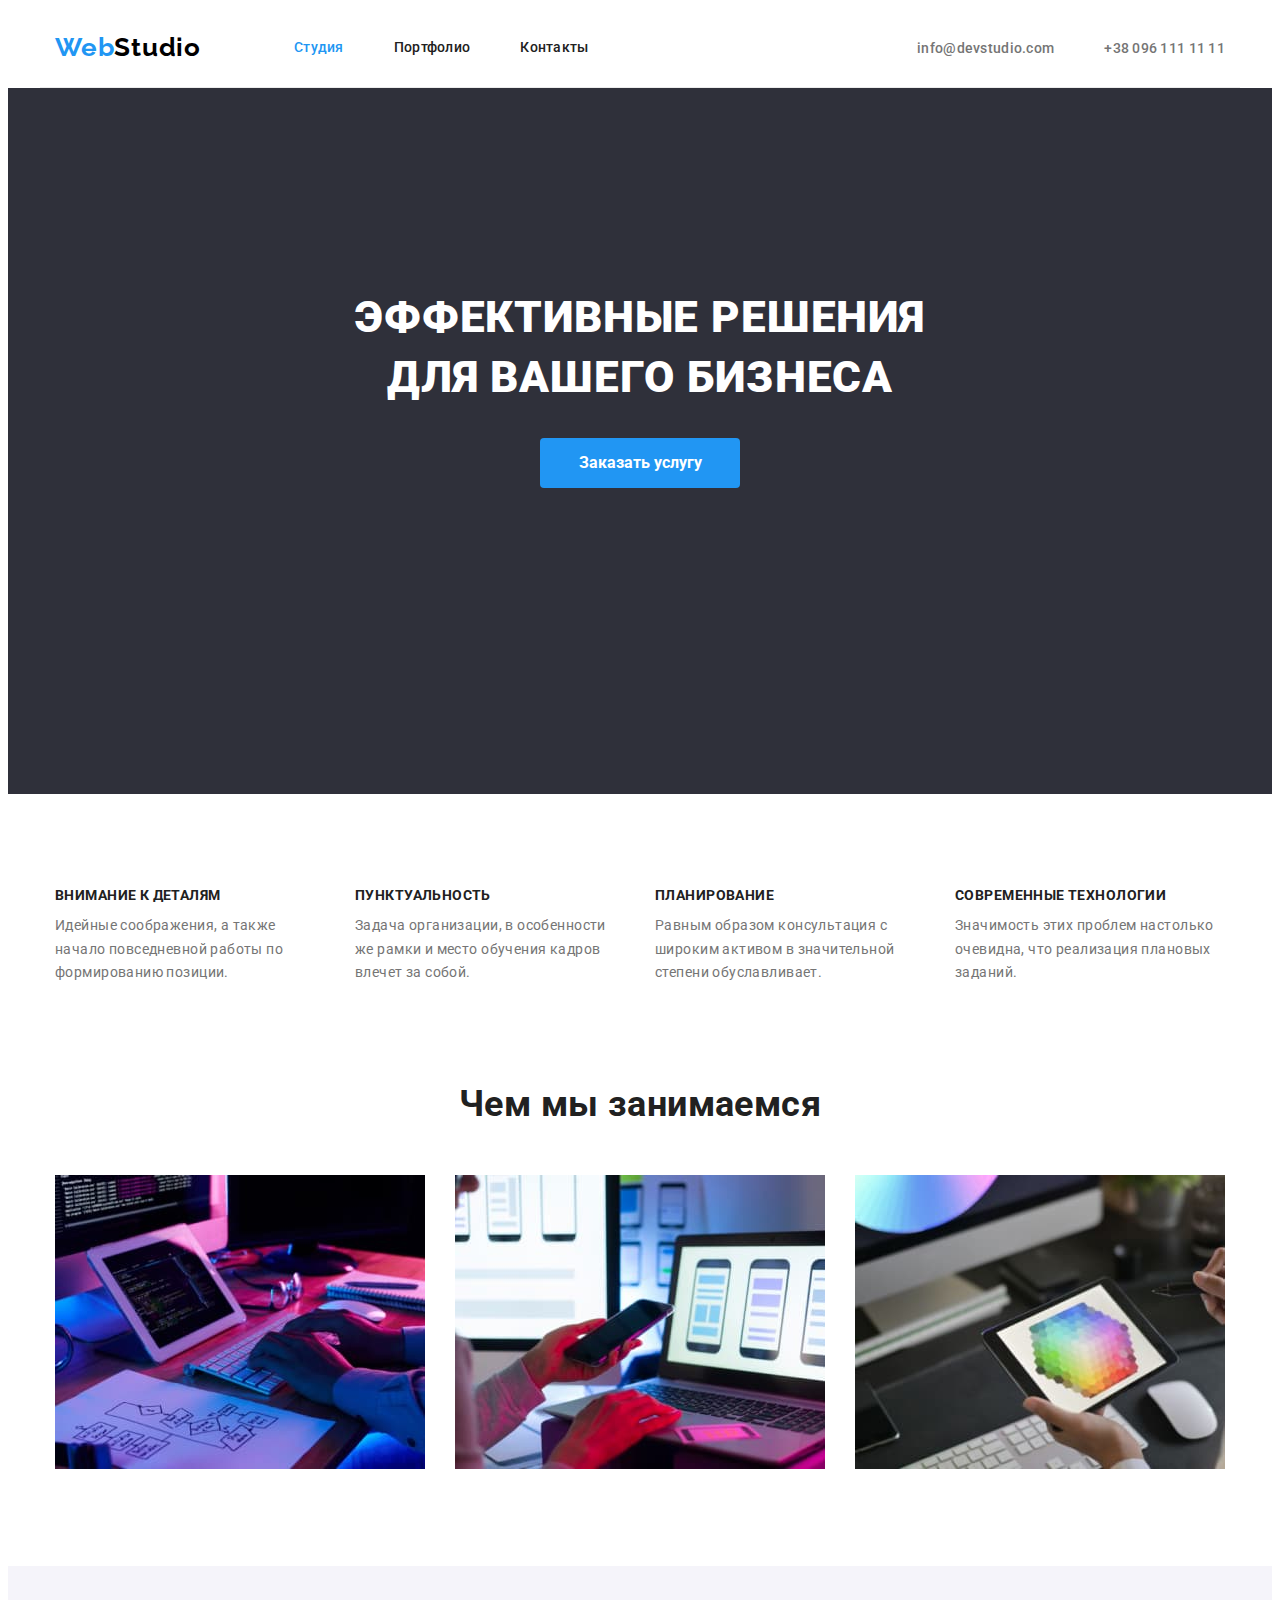
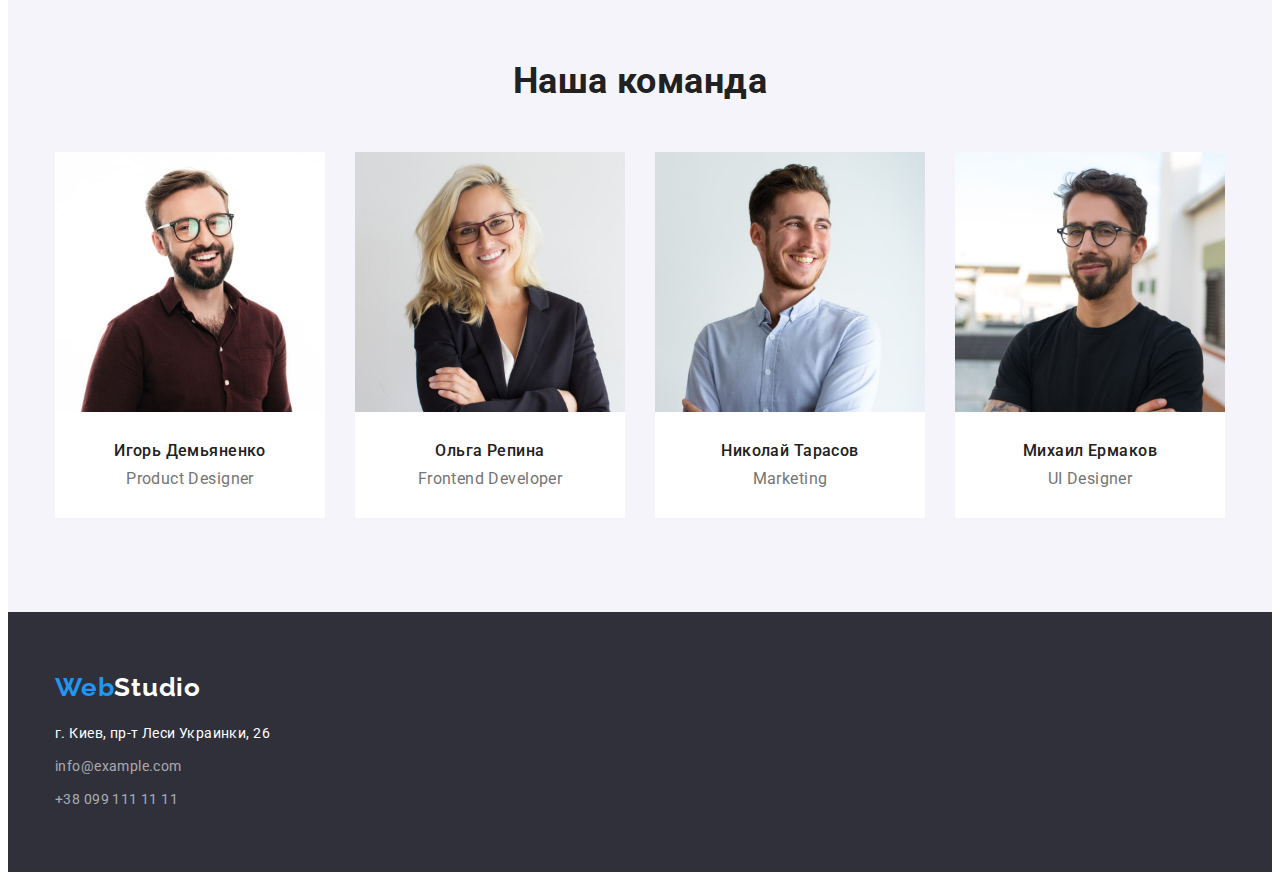
==== index.html @ 20874e48 "Initial commit" ====
<!DOCTYPE html>
<html lang="ru">
<head>
    <meta charset="UTF-8">
    <meta http-equiv="X-UA-Compatible" content="IE=edge">
    <meta name="viewport" content="width=device-width, initial-scale=1.0">
    <title>Студия</title>
    <link href="./css/styles.css" rel="stylesheet"/>
    <link rel="preconnect" href="https://fonts.googleapis.com">
    <link rel="preconnect" href="https://fonts.gstatic.com" crossorigin>
    <link href="https://fonts.googleapis.com/css2?family=Raleway:wght@700&family=Roboto:wght@400;500;700;900&display=swap"
        rel="stylesheet">
</head>
<body>
    <header class="header">
        <div class="container">
            <a class="logo-header" href="#" lang="en">Web<span class="header-studio">Studio</span></a>
            <nav class="navigation">
                <ul class="nav-list list-point">
                    <li class="nav-item"><a class="nav-link current-page" href="#">Студия</a></li>
                    <li class="nav-item"><a class="nav-link" href="./portfolio.html">Портфолио</a></li>
                    <li class="nav-item"><a class="nav-link" href="#">Контакты</a></li>
                </ul>
            </nav>
            <ul class="header-info list-point">
                <li class="info-list info-one"><a class="header-link" href="mailto:info@devstudio.com" target="_blank"
                        rel="noopener noreferrer nofollow" lang="en">info@devstudio.com</a></li>
                <li class="info-list info-two"><a class="header-link" href="tel:+380961111111" target="_blank"
                        rel="noopener noreferrer nofollow">+38 096 111 11 11</a></li>
            </ul>
        </div>
    </header>
    <main class="main">
        <section class="section hero-section">
            <div class="container">
                <h1 class="hero-title">Эффективные решения для вашего бизнеса</h1>
                <button class="button" type="button">Заказать услугу</button>
            </div>
        </section>
        <section class="section characteristics">
            <div class="container">
                <h2 class="" hidden>Наша характеристика</h2>
                <ul class="characteristics-list list-point">
                    <li class="characteristics-item">
                        <h3 class="characteristic-name">Внимание к деталям</h3>
                        <p class="characteristics-result">Идейные соображения, а также начало повседневной работы по формированию
                            позиции.</p>
                    </li>
                    <li class="characteristics-item">
                        <h3 class="characteristic-name">Пунктуальность</h3>
                        <p class="characteristics-result">Задача организации, в особенности же рамки и место обучения кадров влечет за
                            собой.</p>
                    </li>
                    <li class="characteristics-item">
                        <h3 class="characteristic-name">Планирование</h3>
                        <p class="characteristics-result">Равным образом консультация с широким активом в значительной степени
                            обуславливает.</p>
                    </li>
                    <li class="characteristics-item">
                        <h3 class="characteristic-name">Современные технологии</h3>
                        <p class="characteristics-result">Значимость этих проблем настолько очевидна, что реализация плановых заданий.
                        </p>
                    </li>
                </ul>
            </div>
        </section>
        <section class="section work">
            <div class="container">
                <h2 class="work-title">Чем мы занимаемся</h2>
                <ul class="work-list list-point">
                    <li class="work-item">
                        <img src="photo/box1.jpg" alt="работа на макбуке" width="370" height="294">
                    </li>
                    <li class="work-item">
                        <img src="photo/box2.jpg" alt="Работа с вариантами разметок на телефоне" width="370" height="294">
                    </li>
                    <li class="work-item">
                        <img src="photo/box3.jpg" alt="выбор спектра цветов" width="370" height="294">
                    </li>
                </ul>
            </div>
        </section>
        <section class="section team-section">
            <div class="container">
                <h2 class="team">Наша команда</h2>
                <ul class="team-list list-point">
                    <li class="team-item">
                        <img class="photo-employee" src="photo/team.jpg" alt="продукт-дизайнер Вебстудии" width="270" height="260">
                        <h3 class="item-name">Игорь Демьяненко</h3>
                        <p class="name-position" lang="en">Product Designer</p>
                    </li>
                    <li class="team-item">
                        <img class="photo-employee" src="photo/team-2.jpg" alt="Фронтенд разработчик Вебстудии" width="270" height="260">
                        <h3 class="item-name">Ольга Репина</h3>
                        <p class="name-position" lang="en">Frontend Developer</p>
                    </li>
                    <li class="team-item">
                        <img class="photo-employee" src="photo/team-3.jpg" alt="маркетолог Вебстудии" width="270" height="260">
                        <h3 class="item-name">Николай Тарасов</h3>
                        <p class="name-position" lang="en">Marketing</p>
                    </li>
                    <li class="team-item">
                        <img class="photo-employee" src="photo/team-4.jpg" alt="УИ-дизайнер Вебстудии" width="270" height="260">
                        <h3 class="item-name">Михаил Ермаков</h3>
                        <p class="name-position" lang="en">UI Designer</p>
                    </li>
                </ul>
            </div> 
        </section>
    </main>
    <footer class="footer">
        <div class="container">
            <a class="footer-logo" href="#" lang="en">
                Web<span class="footer-studio">Studio</span>
            </a>
            <address class="footer-address">
                <ul class="footer-list list-point">
                    <li class="footer-item">
                        г. Киев, пр-т Леси Украинки, 26
                    </li>
                    <li class="footer-item">
                        <a class="footer-info" href="mailto:info@devstudio.com" target="_blank"
                            rel="noopener noreferrer nofollow" lang="en">
                            info@example.com
                        </a>
                    </li>
                    <li class="footer-item">
                        <a class="footer-info" href="tel:+380961111111" target="_blank" rel="noopener noreferrer nofollow">
                            +38 099 111 11 11
                        </a>
                    </li>
                </ul>
            </address>
        </div>
    </footer>
</body>
</html>
---- css/styles.css ----
:root {
  --basic-link-color: #757575;
  --secondary-link-color: #2196f3;
  --color-title: #212121;
  --footer-text: #ffffff;
  --button-first-color: #f5f4fa;
}
html {
  box-sizing: border-box;
}

*,
*::before,
*::after {
  box-sizing: inherit;
}
/* *STUDIO* */
/* header */
body {
  background-color: var(--footer-text);
  color: var(--basic-link-color);
  font-family: Roboto, sans-serif;
  letter-spacing: 0.03em;
  font-size: 14px;
}
.container {
  display: inherit;
  width: 1200px;
  padding-right: 15px;
  padding-left: 15px;
  margin: 0 auto;
}
.section {
  padding-top: 94px;
  padding-bottom: 94px;
}
.header > .container {
  display: flex;
  height: 80px;
  justify-content: space-between;
  border-bottom: 1px solid #ececec;
  align-items: center;
  color: var(--footer-text);
}
.logo-header,
.footer-logo {
  text-decoration: none;
  color: var(--secondary-link-color);
  font-family: raleway;
  font-weight: 700;
  font-size: 26px;
  line-height: 1.17;
  letter-spacing: 0.03em;
}
.logo-header {
  padding-top: 24px;
  padding-bottom: 24px;
}
.header-studio {
  color: #000000;
}
.list-point {
  list-style: none;
}
.navigation {
  margin-left: 93px;
}

.nav-list {
  display: flex;
  padding-left: 0px;
  color: var(--color-title);
  font-weight: 500;
  font-size: 14px;
  line-height: 1.14;
  letter-spacing: 0.02em;
}
.nav-list > .nav-item:not(:last-child) {
  margin-right: 50px;
}
.nav-link {
  display: block;
  padding-top: 32px;
  padding-bottom: 32px;
  text-decoration: none;
  color: var(--color-title);
}
.nav-link:hover,
.nav-link:focus {
  color: var(--secondary-link-color);
}
.current-page {
  color: var(--secondary-link-color);
}
.header-info {
  display: flex;
  padding-left: 0px;
  margin: 0px;
  margin-left: auto;
  color: #757575;
  font-weight: 500;
  font-size: 14px;
  line-height: 16px;
  letter-spacing: 0.02em;
}
.info-one {
  margin-right: 50px;
}
.header-link:hover,
.header-link:focus {
  color: var(--secondary-link-color);
}
.header-link {
  display: block;
  padding-top: 32px;
  padding-bottom: 32px;
  text-decoration: none;
  color: var(--basic-link-color);
}
/* section -one */
.hero-section {
  text-align: center;
  background-color: #2f303a;
  letter-spacing: 0.06em;
  padding-top: 200px;
  padding-bottom: 200px;
}
.hero-section > .container {
  width: 696px;
}
.hero-title {
  margin: 0px;
  margin-bottom: 30px;
  color: var(--footer-text);
  font-weight: 900;
  font-size: 44px;
  line-height: 1.36;
  text-align: center;
  text-transform: uppercase;
}
.button {
  width: 200px;
  height: 50px;
  margin-bottom: 106px;
  padding: 10px 32px;
  background-color: var(--secondary-link-color);
  color: var(--footer-text);
  font-family: inherit;
  font-weight: 700;
  font-size: 16px;
  line-height: 1.88;
  align-items: center;
  text-align: center;
  cursor: pointer;
  border: none;
  border-radius: 4px;
}
/* section-two */
.characteristics-list {
  box-sizing: content-box;
  display: flex;
  margin: 0px;
  padding: 0px;
}
.characteristic-name {
  margin: 0px;
  margin-bottom: 10px;
  color: var(--color-title);
  font-weight: 700;
  font-size: 14px;
  line-height: 1.14;
  text-transform: uppercase;
}
.characteristics-result {
  margin: 0px;
  color: var(--basic-link-color);
  font-size: 14px;
  line-height: 1.71;
}
.characteristics-item {
  margin-left: 30px;
  width: 270px;
  height: 101px;
}
.characteristics-list > .characteristics-item:first-child {
  margin-left: 0px;
}
/* section-three */
.work {
  padding-top: 0px;
}
.work-title,
.team {
  margin: 0px;
  margin-bottom: 50px;
  color: var(--color-title);
  font-weight: 700;
  font-size: 36px;
  line-height: 1.17;
  text-align: center;
}
.work-list {
  display: flex;
  margin: 0px;
  padding: 0px;
}
.work-list > .work-item {
  margin-left: 30px;
}
.work-list > .work-item:first-child {
  margin-left: 0px;
}
/* section four */
.team-list {
  display: flex;
  margin: 0px;
  padding: 0px;
}
.team-list > .team-item {
  background-color: var(--footer-text);
  margin-left: 30px;
}
.team-list > .team-item:first-child {
  margin-left: 0px;
}
.team-item {
  padding-bottom: 30px;
}
.photo-employee {
  display: block;
  max-width: 100%;
  height: auto;
  margin-bottom: 30px;
}
.item-name {
  margin: 0px;
  margin-bottom: 10px;
  color: var(--color-title);
  font-weight: 500;
  font-size: 16px;
  line-height: 1.12;
  text-align: center;
}
.name-position {
  margin: 0px;
  color: var(--basic-link-color);
  font-size: 16px;
  line-height: 1.12;
  text-align: center;
}
.team-section {
  background-color: #f5f4fa;
}
/* footer */
.footer {
  padding-top: 60px;
  padding-bottom: 60px;
  background-color: #2f303a;
}
.footer-address {
  margin-top: 20px;
  font-style: normal;
}
.footer-list {
  margin: 0px;
  padding: 0px;
}
.footer-list > .footer-item {
  margin-bottom: 9px;
}
.footer-list > .footer-item:last-child {
  margin-bottom: 0px;
}
.footer-item {
  margin: 0px;
  padding: 0px;
  color: var(--footer-text);
  font-weight: 400;
  font-size: 14px;
  line-height: 1.71;
}
.footer-info {
  margin: 0px;
  padding: 0px;
  color: rgba(255, 255, 255, 0.6);
  text-decoration: none;
}
.footer-info:hover,
.footer-info:focus {
  color: var(--secondary-link-color);
}
.footer-logo {
  font-weight: 700;
  font-size: 26px;
  color: var(--secondary-link-color);
}
.footer-studio {
  color: var(--footer-text);
}

/* *PORTFOLIO* */
.button-list {
  display: flex;
  justify-content: center;
  margin: 0px;
  padding: 0px;
  margin-bottom: 50px;
}
.button-item {
  margin-right: 8px;
}
.button-list > .button-item:last-child {
  margin-right: 0px;
}
.button-icon {
  padding: 6px 22px;
  min-width: 73px;
  background-color: var(--button-first-color);
  color: var(--color-title);
  font-family: Roboto;
  font-weight: 500;
  font-size: 16px;
  line-height: 1.62;
  text-align: center;
  letter-spacing: 0.03em;
  cursor: pointer;
  border: none;
  border-radius: 4px;
}
.button-icon:hover,
.button-icon:focus {
  background-color: var(--secondary-link-color);
  color: var(--footer-text);
}
.button-head {
  background-color: var(--secondary-link-color);
  color: var(--footer-text);
}
.project-list {
  display: flex;
  flex-wrap: wrap;
  margin: 0px;
  padding: 0px;
}
.project-list > .project-item {
  margin-top: 30px;
  margin-left: 30px;
  border-bottom: 1px solid #eeeeee;
}
.project-list > .project-item:nth-child(-n + 3) {
  margin-top: 0px;
}
.project-list > .project-item:nth-child(3n + 1) {
  margin-left: 0px;
}
.project-link {
  display: inherit;
  text-decoration: none;
}
.project-img {
  margin-bottom: 20px;
}
.project-container {
  padding-left: 24px;
  padding-right: 24px;
  padding-bottom: 20px;
}

.project-name {
  margin: 0;
  margin-bottom: 4px;
  color: var(--color-title);
  font-weight: 700;
  font-size: 18px;
  line-height: 2;
  letter-spacing: 0.06em;
}
.project-text {
  margin: 0;
  color: var(--basic-link-color);
  font-size: 16px;
  line-height: 1.88;
}
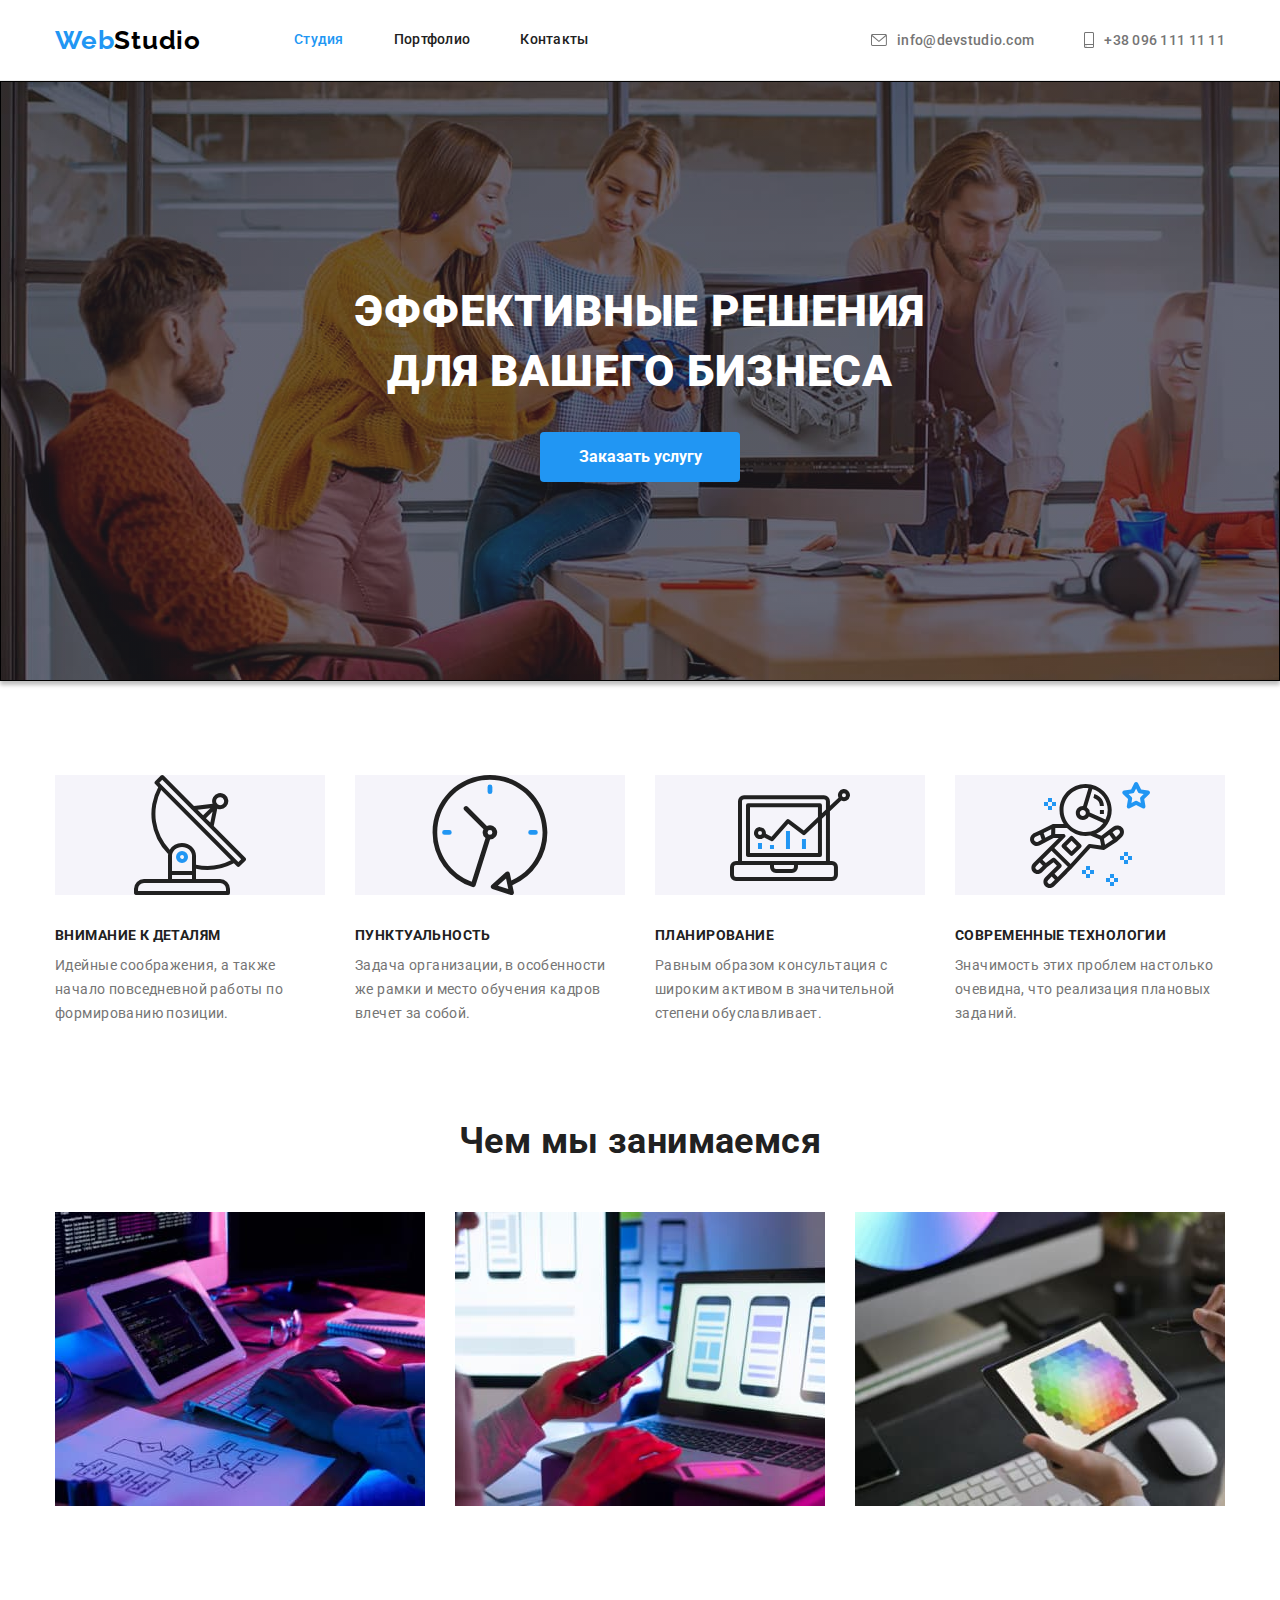
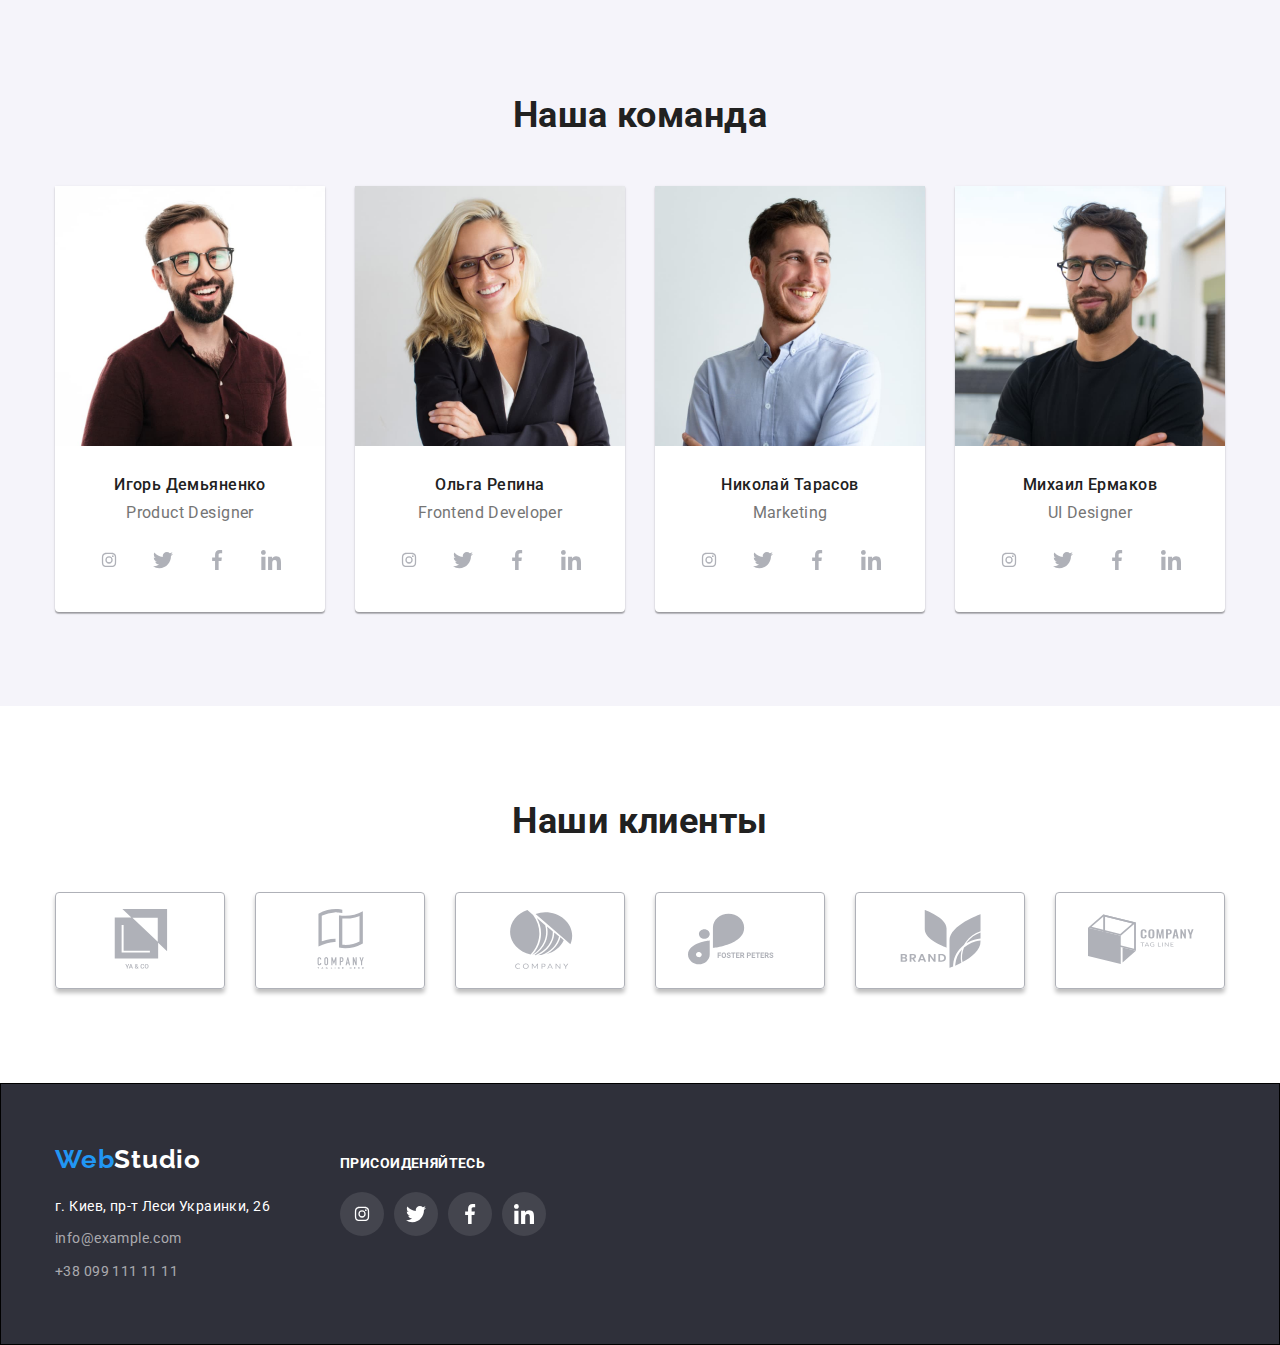
==== commit 669c1a00: "Homework 4" ====
--- a/index.html
+++ b/index.html
@@ -5,6 +5,7 @@
     <meta http-equiv="X-UA-Compatible" content="IE=edge">
     <meta name="viewport" content="width=device-width, initial-scale=1.0">
     <title>Студия</title>
+    <link rel="stylesheet" href="https://cdnjs.cloudflare.com/ajax/libs/modern-normalize/1.1.0/modern-normalize.min.css"/>
     <link href="./css/styles.css" rel="stylesheet"/>
     <link rel="preconnect" href="https://fonts.googleapis.com">
     <link rel="preconnect" href="https://fonts.gstatic.com" crossorigin>
@@ -24,9 +25,15 @@
             </nav>
             <ul class="header-info list-point">
                 <li class="info-list info-one"><a class="header-link" href="mailto:info@devstudio.com" target="_blank"
-                        rel="noopener noreferrer nofollow" lang="en">info@devstudio.com</a></li>
+                        rel="noopener noreferrer nofollow" lang="en">
+                        <svg class="icon-info">
+                            <use href="./photo/svg-icon/symbol-defs.svg#icon-envelope"></use>
+                        </svg>info@devstudio.com</a></li>
                 <li class="info-list info-two"><a class="header-link" href="tel:+380961111111" target="_blank"
-                        rel="noopener noreferrer nofollow">+38 096 111 11 11</a></li>
+                        rel="noopener noreferrer nofollow">
+                        <svg class="icon-info phone">
+                            <use href="./photo/svg-icon/symbol-defs.svg#icon-smartphone"></use>
+                        </svg>+38 096 111 11 11</a></li>
             </ul>
         </div>
     </header>
@@ -42,21 +49,33 @@
                 <h2 class="" hidden>Наша характеристика</h2>
                 <ul class="characteristics-list list-point">
                     <li class="characteristics-item">
+                        <svg class="icon-characteristic">
+                            <use href="./photo/svg-icon/symbol-defs.svg#icon-antenna"></use>
+                        </svg>
                         <h3 class="characteristic-name">Внимание к деталям</h3>
                         <p class="characteristics-result">Идейные соображения, а также начало повседневной работы по формированию
                             позиции.</p>
                     </li>
                     <li class="characteristics-item">
+                        <svg class="icon-characteristic">
+                            <use href="./photo/svg-icon/symbol-defs.svg#icon-clock"></use>
+                        </svg>
                         <h3 class="characteristic-name">Пунктуальность</h3>
                         <p class="characteristics-result">Задача организации, в особенности же рамки и место обучения кадров влечет за
                             собой.</p>
                     </li>
                     <li class="characteristics-item">
+                        <svg class="icon-characteristic">
+                            <use href="./photo/svg-icon/symbol-defs.svg#icon-diagram"></use>
+                        </svg>
                         <h3 class="characteristic-name">Планирование</h3>
                         <p class="characteristics-result">Равным образом консультация с широким активом в значительной степени
                             обуславливает.</p>
                     </li>
                     <li class="characteristics-item">
+                        <svg class="icon-characteristic">
+                            <use href="./photo/svg-icon/symbol-defs.svg#icon-astronaut"></use>
+                        </svg>
                         <h3 class="characteristic-name">Современные технологии</h3>
                         <p class="characteristics-result">Значимость этих проблем настолько очевидна, что реализация плановых заданий.
                         </p>
@@ -69,13 +88,13 @@
                 <h2 class="work-title">Чем мы занимаемся</h2>
                 <ul class="work-list list-point">
                     <li class="work-item">
-                        <img src="photo/box1.jpg" alt="работа на макбуке" width="370" height="294">
+                        <img class="work-img" src="photo/box1.jpg" alt="работа на макбуке" width="370" height="294">
                     </li>
                     <li class="work-item">
-                        <img src="photo/box2.jpg" alt="Работа с вариантами разметок на телефоне" width="370" height="294">
+                        <img class="work-img" src="photo/box2.jpg" alt="Работа с вариантами разметок на телефоне" width="370" height="294">
                     </li>
                     <li class="work-item">
-                        <img src="photo/box3.jpg" alt="выбор спектра цветов" width="370" height="294">
+                        <img class="work-img" src="photo/box3.jpg" alt="выбор спектра цветов" width="370" height="294">
                     </li>
                 </ul>
             </div>
@@ -88,49 +107,167 @@
                         <img class="photo-employee" src="photo/team.jpg" alt="продукт-дизайнер Вебстудии" width="270" height="260">
                         <h3 class="item-name">Игорь Демьяненко</h3>
                         <p class="name-position" lang="en">Product Designer</p>
+                        <ul class="network-list list-point">
+                            <li class="network-item"><a class="network-link"><svg class="icon-network" width="20" height="20">
+                                        <use href="./photo/svg-icon/symbol-defs.svg#icon-instagram"></use>
+                                    </svg></a></li>
+                            <li class="network-item"><a class="network-link"><svg class="icon-network">
+                                        <use href="./photo/svg-icon/symbol-defs.svg#icon-twitter"></use>
+                                    </svg></a></li>
+                            <li class="network-item"><a class="network-link"><svg class="icon-network">
+                                        <use href="./photo/svg-icon/symbol-defs.svg#icon-facebook"></use>
+                                    </svg></a></li>
+                            <li class="network-item"><a class="network-link"><svg class="icon-network">
+                                        <use href="./photo/svg-icon/symbol-defs.svg#icon-linkedin"></use>
+                                    </svg></a></li>
+                        </ul>
                     </li>
                     <li class="team-item">
                         <img class="photo-employee" src="photo/team-2.jpg" alt="Фронтенд разработчик Вебстудии" width="270" height="260">
                         <h3 class="item-name">Ольга Репина</h3>
                         <p class="name-position" lang="en">Frontend Developer</p>
+                        <ul class="network-list list-point">
+                            <li class="network-item"><a class="network-link"><svg class="icon-network">
+                                <use href="./photo/svg-icon/symbol-defs.svg#icon-instagram"></use>
+                            </svg></a></li>
+                            <li class="network-item"><a class="network-link"><svg class="icon-network">
+                                <use href="./photo/svg-icon/symbol-defs.svg#icon-twitter"></use>
+                            </svg></a></li>
+                            <li class="network-item"><a class="network-link"><svg class="icon-network">
+                                <use href="./photo/svg-icon/symbol-defs.svg#icon-facebook"></use>
+                            </svg></a></li>
+                            <li class="network-item"><a class="network-link"><svg class="icon-network">
+                                <use href="./photo/svg-icon/symbol-defs.svg#icon-linkedin"></use>
+                            </svg></a></li>
+                        </ul>
                     </li>
                     <li class="team-item">
                         <img class="photo-employee" src="photo/team-3.jpg" alt="маркетолог Вебстудии" width="270" height="260">
                         <h3 class="item-name">Николай Тарасов</h3>
                         <p class="name-position" lang="en">Marketing</p>
+                        <ul class="network-list list-point">
+                            <li class="network-item"><a class="network-link"><svg class="icon-network">
+                                <use href="./photo/svg-icon/symbol-defs.svg#icon-instagram"></use>
+                            </svg></a></li>
+                            <li class="network-item"><a class="network-link"><svg class="icon-network">
+                                <use href="./photo/svg-icon/symbol-defs.svg#icon-twitter"></use>
+                            </svg></a></li>
+                            <li class="network-item"><a class="network-link"><svg class="icon-network">
+                                <use href="./photo/svg-icon/symbol-defs.svg#icon-facebook"></use>
+                            </svg></a></li>
+                            <li class="network-item"><a class="network-link"><svg class="icon-network">
+                                <use href="./photo/svg-icon/symbol-defs.svg#icon-linkedin"></use>
+                            </svg></a></li>
+                        </ul>
                     </li>
                     <li class="team-item">
                         <img class="photo-employee" src="photo/team-4.jpg" alt="УИ-дизайнер Вебстудии" width="270" height="260">
                         <h3 class="item-name">Михаил Ермаков</h3>
                         <p class="name-position" lang="en">UI Designer</p>
+                        <ul class="network-list list-point">
+                            <li class="network-item"><a class="network-link"><svg class="icon-network">
+                                <use href="./photo/svg-icon/symbol-defs.svg#icon-instagram"></use>
+                            </svg></a></li>
+                            <li class="network-item"><a class="network-link"><svg class="icon-network">
+                                <use href="./photo/svg-icon/symbol-defs.svg#icon-twitter"></use>
+                            </svg></a></li>
+                            <li class="network-item"><a class="network-link"><svg class="icon-network">
+                                <use href="./photo/svg-icon/symbol-defs.svg#icon-facebook"></use>
+                            </svg></a></li>
+                            <li class="network-item"><a class="network-link"><svg class="icon-network">
+                                <use href="./photo/svg-icon/symbol-defs.svg#icon-linkedin"></use>
+                            </svg></a></li>
+                        </ul>
                     </li>
                 </ul>
             </div> 
+        </section>
+        <section class="section">
+            <div class="container">
+                <h2 class="clients-title">Наши клиенты</h2>
+                <ul class="clients-list list-point">
+                    <li class="clients-item"><a class="clients-link" href="#">
+                            <svg class="icon-client">
+                                <use href="./photo/svg-icon/symbol-defs.svg#icon-group-one"></use>
+                            </svg>
+                        </a>
+                    </li>
+                    <li class="clients-item"><a class="clients-link" href="#">
+                            <svg class="icon-client">
+                                <use href="./photo/svg-icon/symbol-defs.svg#icon-group-two"></use>
+                            </svg>
+                        </a>
+                    </li>
+                    <li class="clients-item"><a class="clients-link" href="#">
+                            <svg class="icon-client">
+                                <use href="./photo/svg-icon/symbol-defs.svg#icon-group-three"></use>
+                            </svg>
+                        </a>
+                    </li>
+                    <li class="clients-item"><a class="clients-link" href="#">
+                            <svg class="icon-client">
+                                <use href="./photo/svg-icon/symbol-defs.svg#icon-group-four"></use>
+                            </svg>
+                        </a>
+                    </li>
+                    <li class="clients-item"><a class="clients-link" href="#">
+                            <svg class="icon-client">
+                                <use href="./photo/svg-icon/symbol-defs.svg#icon-group-fife"></use>
+                            </svg>
+                        </a>
+                    </li>
+                    <li class="clients-item"><a class="clients-link" href="#">
+                            <svg class="icon-client">
+                                <use href="./photo/svg-icon/symbol-defs.svg#icon-group-six"></use>
+                            </svg>
+                        </a>
+                    </li>
+                </ul>
+            </div>
         </section>
     </main>
     <footer class="footer">
-        <div class="container">
-            <a class="footer-logo" href="#" lang="en">
-                Web<span class="footer-studio">Studio</span>
-            </a>
-            <address class="footer-address">
-                <ul class="footer-list list-point">
-                    <li class="footer-item">
-                        г. Киев, пр-т Леси Украинки, 26
-                    </li>
-                    <li class="footer-item">
-                        <a class="footer-info" href="mailto:info@devstudio.com" target="_blank"
-                            rel="noopener noreferrer nofollow" lang="en">
-                            info@example.com
-                        </a>
-                    </li>
-                    <li class="footer-item">
-                        <a class="footer-info" href="tel:+380961111111" target="_blank" rel="noopener noreferrer nofollow">
-                            +38 099 111 11 11
-                        </a>
-                    </li>
-                </ul>
-            </address>
+        <div class="container footer-container">
+            <div class="part-one">
+                <a class="footer-logo" href="#" lang="en">
+                    Web<span class="footer-studio">Studio</span>
+                </a>
+                <address class="footer-address">
+                    <ul class="footer-list list-point">
+                        <li class="footer-item">
+                            г. Киев, пр-т Леси Украинки, 26
+                        </li>
+                        <li class="footer-item">
+                            <a class="footer-info" href="mailto:info@devstudio.com" target="_blank" rel="noopener noreferrer nofollow"
+                                lang="en">
+                                info@example.com
+                            </a>
+                        </li>
+                        <li class="footer-item">
+                            <a class="footer-info" href="tel:+380961111111" target="_blank" rel="noopener noreferrer nofollow">
+                                +38 099 111 11 11
+                            </a>
+                        </li>
+                    </ul>
+                </address>
+            </div>
+            <div class="footer-head">
+                <p class="footer-text">Присоиденяйтесь</p>
+                <ul class="footer-network list-point">
+                    <li class="network-studio"><a class="studio-link" href="#"><svg class="footer-icon">
+                                <use href="./photo/svg-icon/symbol-defs.svg#icon-instagram"></use>
+                            </svg></a></li>
+                    <li class="network-studio"><a class="studio-link" href="#"><svg class="footer-icon">
+                                <use href="./photo/svg-icon/symbol-defs.svg#icon-twitter"></use>
+                            </svg></a></li>
+                    <li class="network-studio"><a class="studio-link" href="#"><svg class="footer-icon">
+                                <use href="./photo/svg-icon/symbol-defs.svg#icon-facebook"></use>
+                            </svg></a></li>
+                    <li class="network-studio"><a class="studio-link" href="#"><svg class="footer-icon">
+                                <use href="./photo/svg-icon/symbol-defs.svg#icon-linkedin"></use>
+                            </svg></a></li>
+                </ul>
+            </div>
         </div>
     </footer>
 </body>
--- a/css/styles.css
+++ b/css/styles.css
@@ -34,11 +34,13 @@
   padding-top: 94px;
   padding-bottom: 94px;
 }
+.header {
+  border-bottom: 1px solid #ececec;
+}
 .header > .container {
   display: flex;
   height: 80px;
   justify-content: space-between;
-  border-bottom: 1px solid #ececec;
   align-items: center;
   color: var(--footer-text);
 }
@@ -68,6 +70,7 @@
 
 .nav-list {
   display: flex;
+  margin: 0;
   padding-left: 0px;
   color: var(--color-title);
   font-weight: 500;
@@ -94,6 +97,7 @@
 }
 .header-info {
   display: flex;
+  align-items: center;
   padding-left: 0px;
   margin: 0px;
   margin-left: auto;
@@ -106,21 +110,48 @@
 .info-one {
   margin-right: 50px;
 }
-.header-link:hover,
-.header-link:focus {
-  color: var(--secondary-link-color);
-}
 .header-link {
-  display: block;
+  display: flex;
+  align-items: center;
   padding-top: 32px;
   padding-bottom: 32px;
   text-decoration: none;
   color: var(--basic-link-color);
+  background-color: var(--footer-text);
+}
+.header-link:hover,
+.header-link:focus {
+  color: var(--secondary-link-color);
+}
+.icon-info {
+  max-width: 16px;
+  height: 12px;
+  margin-right: 10px;
+  background-position: center;
+  fill: currentColor;
+}
+.icon-info:hover,
+.icon-info:hover {
+  fill: var(--secondary-link-color);
+}
+.phone {
+  width: 10px;
+  height: 16px;
 }
 /* section -one */
 .hero-section {
-  text-align: center;
-  background-color: #2f303a;
+  max-width: 1600px;
+  height: 600px;
+  margin: 0 auto;
+  text-align: center;
+  background-image: linear-gradient(
+      to right,
+      rgba(47, 48, 58, 0.4),
+      rgba(47, 48, 58, 0.4)
+    ),
+    url("../photo/hero-img.jpg");
+  box-shadow: 0px 4px 4px rgba(0, 0, 0, 0.25);
+  border: 1px solid #000000;
   letter-spacing: 0.06em;
   padding-top: 200px;
   padding-bottom: 200px;
@@ -141,7 +172,6 @@
 .button {
   width: 200px;
   height: 50px;
-  margin-bottom: 106px;
   padding: 10px 32px;
   background-color: var(--secondary-link-color);
   color: var(--footer-text);
@@ -162,6 +192,12 @@
   margin: 0px;
   padding: 0px;
 }
+.icon-characteristic {
+  width: 270px;
+  height: 120px;
+  margin-bottom: 30px;
+  background-color: #f5f4fa;
+}
 .characteristic-name {
   margin: 0px;
   margin-bottom: 10px;
@@ -180,7 +216,6 @@
 .characteristics-item {
   margin-left: 30px;
   width: 270px;
-  height: 101px;
 }
 .characteristics-list > .characteristics-item:first-child {
   margin-left: 0px;
@@ -210,6 +245,11 @@
 .work-list > .work-item:first-child {
   margin-left: 0px;
 }
+.work-img {
+  display: block;
+  max-width: 100%;
+  height: auto;
+}
 /* section four */
 .team-list {
   display: flex;
@@ -225,15 +265,18 @@
 }
 .team-item {
   padding-bottom: 30px;
+  box-shadow: 0px 1px 3px rgba(0, 0, 0, 0.12), 0px 1px 1px rgba(0, 0, 0, 0.14),
+    0px 2px 1px rgba(0, 0, 0, 0.2);
+  border-radius: 0px 0px 4px 4px;
 }
 .photo-employee {
   display: block;
   max-width: 100%;
   height: auto;
-  margin-bottom: 30px;
 }
 .item-name {
   margin: 0px;
+  margin-top: 30px;
   margin-bottom: 10px;
   color: var(--color-title);
   font-weight: 500;
@@ -243,6 +286,7 @@
 }
 .name-position {
   margin: 0px;
+  margin-bottom: 16px;
   color: var(--basic-link-color);
   font-size: 16px;
   line-height: 1.12;
@@ -250,12 +294,106 @@
 }
 .team-section {
   background-color: #f5f4fa;
+}
+.network-list {
+  display: flex;
+  justify-content: space-between;
+  align-items: center;
+  text-align: center;
+  width: 206px;
+  height: 44px;
+  padding: 0;
+  margin-right: 32px;
+  margin-left: 32px;
+}
+.network-item {
+  display: flex;
+  justify-content: space-between;
+  align-items: center;
+  margin-right: 10px;
+}
+.network-link {
+  display: flex;
+  justify-content: center;
+  align-items: center;
+  width: 44px;
+  height: 44px;
+  border-radius: 50%;
+  color: #afb1b8;
+  background-color: #ffffff;
+}
+.network-link:hover {
+  background-color: var(--secondary-link-color);
+}
+.network-list > .network-item:last-child {
+  margin-right: 0px;
+}
+.icon-network {
+  width: 20px;
+  height: 20px;
+  background-size: cover;
+  fill: currentColor;
+}
+.network-link:hover .icon-network {
+  fill: var(--footer-text);
+}
+/* section fife */
+.clients-title {
+  margin: 0px;
+  margin-bottom: 50px;
+  color: var(--color-title);
+  font-weight: 700;
+  font-size: 36px;
+  line-height: 1.17;
+  text-align: center;
+}
+.clients-list {
+  display: flex;
+  margin: 0px;
+  padding: 0px;
+}
+.clients-item {
+  margin-right: 30px;
+  padding: 16px 32px;
+  width: 170px;
+  border: 1px solid #afb1b8;
+  border-radius: 4px;
+  box-shadow: 0px 4px 4px rgba(0, 0, 0, 0.25);
+}
+.clients-item:last-of-type {
+  margin-right: 0px;
+}
+.clients-item:hover,
+.clients-item:focus {
+  border: 1px solid var(--secondary-link-color);
+}
+.clients-link {
+  color: #afb1b8;
+}
+.clients-item:hover > .clients-link,
+.clients-item:focus > .clients-link {
+  color: var(--secondary-link-color);
+}
+.icon-client {
+  width: 106px;
+  height: 60px;
+  fill: currentColor;
+}
+.icon-client:hover,
+.icon-client:focus {
+  fill: #2196f3;
 }
 /* footer */
 .footer {
   padding-top: 60px;
   padding-bottom: 60px;
+  border: 1px solid #000000;
   background-color: #2f303a;
+  box-shadow: 0px 4px 4px rgba(0, 0, 0, 0.25);
+}
+.footer-container {
+  display: flex;
+  align-items: center;
 }
 .footer-address {
   margin-top: 20px;
@@ -296,6 +434,60 @@
 }
 .footer-studio {
   color: var(--footer-text);
+}
+.part-one {
+  margin-right: 70px;
+}
+.footer-head {
+  display: flex;
+  flex-direction: column;
+  align-self: flex-start;
+  margin-top: 12px;
+}
+.footer-text {
+  margin: 0;
+  margin-bottom: 20px;
+  color: var(--footer-text);
+  font-weight: 700;
+  line-height: 1.14;
+  text-transform: uppercase;
+}
+.footer-network {
+  display: flex;
+  margin: 0px;
+  padding: 0px;
+}
+.network-studio {
+  display: flex;
+  align-items: center;
+  margin-right: 10px;
+}
+.footer-network > .network-studio:last-child {
+  margin-right: 0;
+}
+.studio-link {
+  display: flex;
+  justify-content: center;
+  align-self: center;
+  width: 44px;
+  height: 44px;
+  color: var(--footer-text);
+  border-radius: 50%;
+  background-color: rgba(255, 255, 255, 0.1);
+}
+
+.studio-link:hover {
+  background-color: var(--secondary-link-color);
+}
+.footer-icon {
+  display: flex;
+  align-self: center;
+  background-size: cover;
+  justify-content: center;
+  background-position: center;
+  width: 20px;
+  height: 20px;
+  fill: currentColor;
 }
 
 /* *PORTFOLIO* */
@@ -331,6 +523,8 @@
 .button-icon:focus {
   background-color: var(--secondary-link-color);
   color: var(--footer-text);
+  box-shadow: 0px 3px 1px rgba(0, 0, 0, 0.1), 0px 1px 2px rgba(0, 0, 0, 0.08),
+    0px 2px 2px rgba(0, 0, 0, 0.12);
 }
 .button-head {
   background-color: var(--secondary-link-color);
@@ -345,8 +539,19 @@
 .project-list > .project-item {
   margin-top: 30px;
   margin-left: 30px;
-  border-bottom: 1px solid #eeeeee;
-}
+  border: 1px solid #eeeeee;
+  border-top: none;
+}
+.project-item {
+  width: 370px;
+  box-sizing: border-box;
+}
+.project-item:hover,
+.project-item:focus {
+  box-shadow: 0px 1px 1px rgba(0, 0, 0, 0.12), 0px 4px 4px rgba(0, 0, 0, 0.06),
+    1px 4px 6px rgba(0, 0, 0, 0.16);
+}
+
 .project-list > .project-item:nth-child(-n + 3) {
   margin-top: 0px;
 }
@@ -358,9 +563,14 @@
   text-decoration: none;
 }
 .project-img {
+  max-width: 100%;
+  height: auto;
   margin-bottom: 20px;
+  background-color: var(--color-title);
 }
 .project-container {
+  box-sizing: border-box;
+  border-top: none;
   padding-left: 24px;
   padding-right: 24px;
   padding-bottom: 20px;
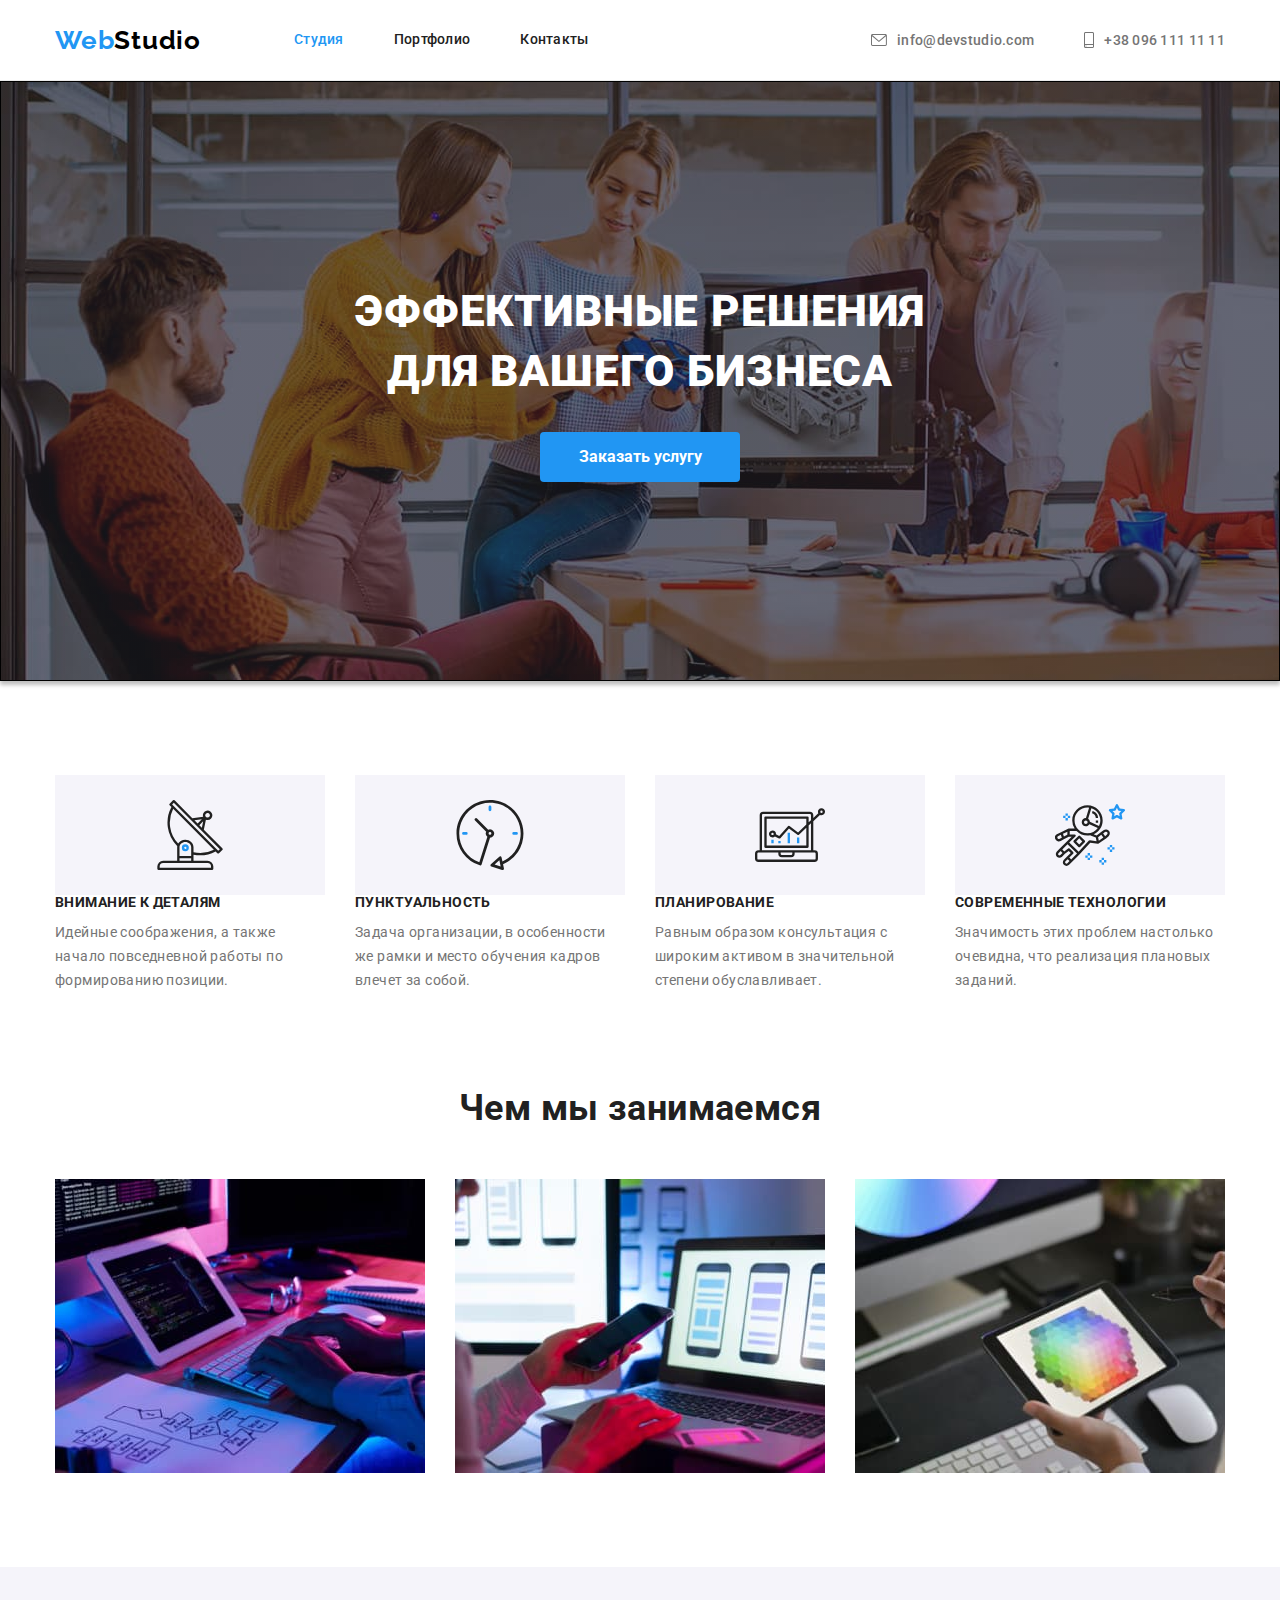
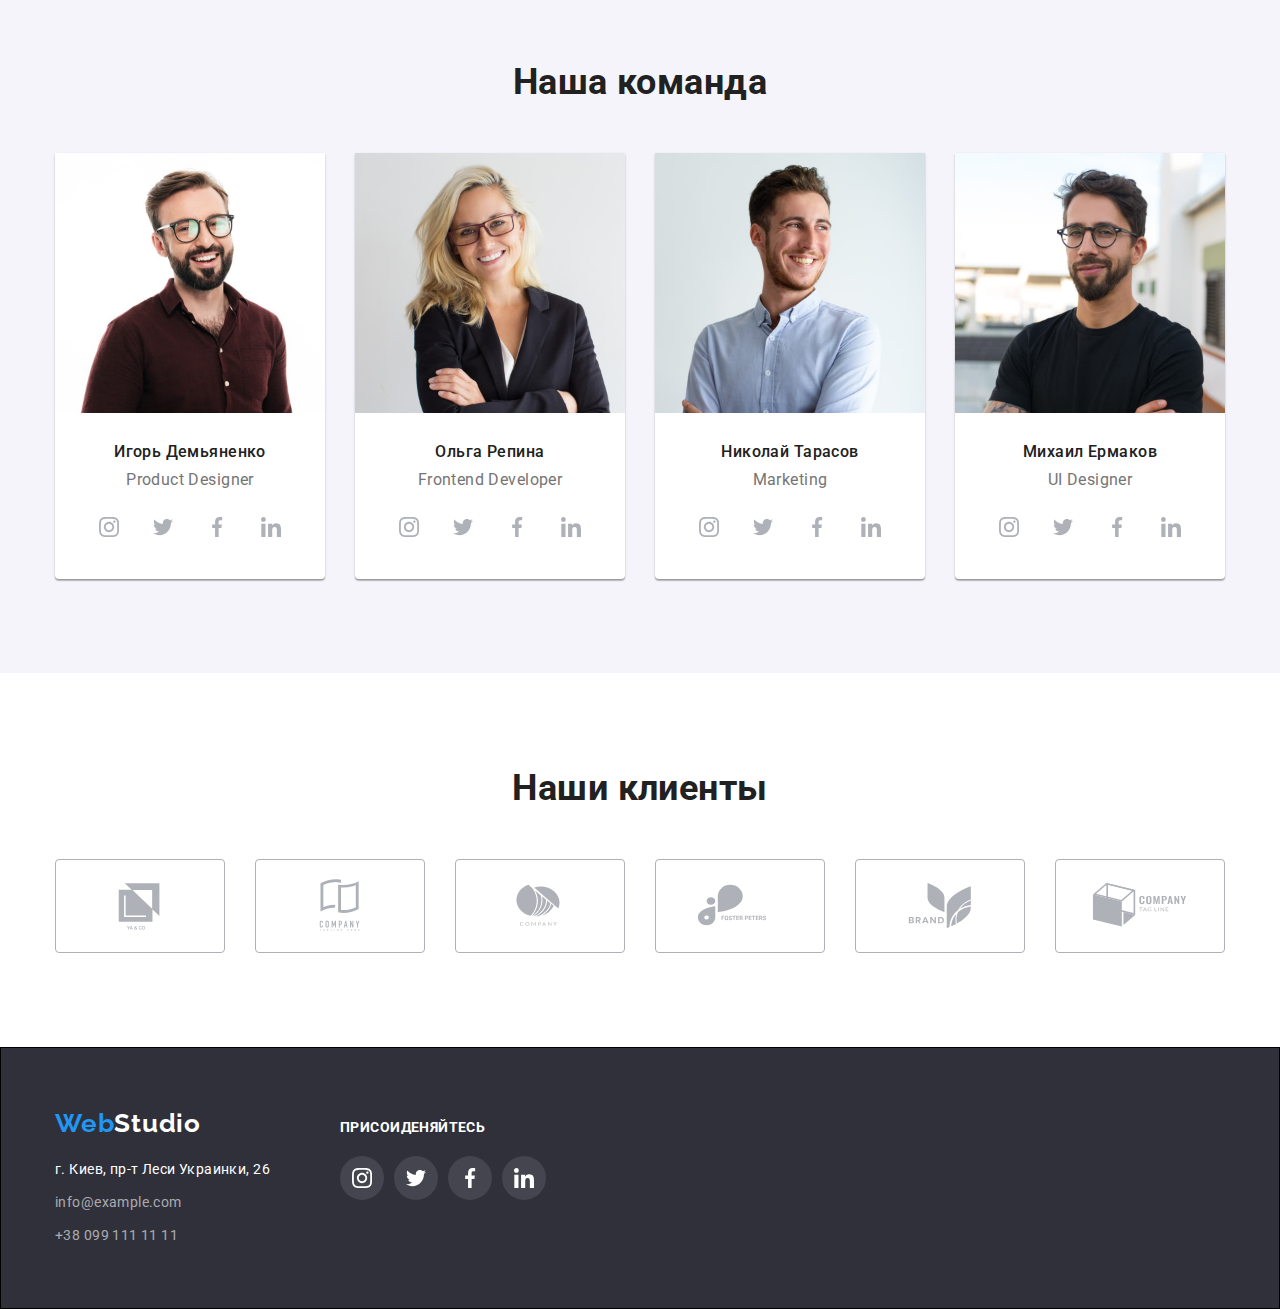
==== commit 12b3fc83: "HW number 4" ====
--- a/index.html
+++ b/index.html
@@ -49,33 +49,41 @@
                 <h2 class="" hidden>Наша характеристика</h2>
                 <ul class="characteristics-list list-point">
                     <li class="characteristics-item">
-                        <svg class="icon-characteristic">
-                            <use href="./photo/svg-icon/symbol-defs.svg#icon-antenna"></use>
-                        </svg>
+                        <div class="icon-container">
+                            <svg class="icon-characteristic">
+                                <use href="./photo/svg-icon/symbol-defs.svg#icon-antenna"></use>
+                            </svg>
+                        </div>
                         <h3 class="characteristic-name">Внимание к деталям</h3>
                         <p class="characteristics-result">Идейные соображения, а также начало повседневной работы по формированию
                             позиции.</p>
                     </li>
                     <li class="characteristics-item">
-                        <svg class="icon-characteristic">
-                            <use href="./photo/svg-icon/symbol-defs.svg#icon-clock"></use>
-                        </svg>
+                        <div class="icon-container">
+                            <svg class="icon-characteristic">
+                                <use href="./photo/svg-icon/symbol-defs.svg#icon-clock"></use>
+                            </svg>
+                        </div>
                         <h3 class="characteristic-name">Пунктуальность</h3>
                         <p class="characteristics-result">Задача организации, в особенности же рамки и место обучения кадров влечет за
                             собой.</p>
                     </li>
                     <li class="characteristics-item">
-                        <svg class="icon-characteristic">
-                            <use href="./photo/svg-icon/symbol-defs.svg#icon-diagram"></use>
-                        </svg>
+                        <div class="icon-container">
+                            <svg class="icon-characteristic">
+                                <use href="./photo/svg-icon/symbol-defs.svg#icon-diagram"></use>
+                            </svg>
+                        </div>
                         <h3 class="characteristic-name">Планирование</h3>
                         <p class="characteristics-result">Равным образом консультация с широким активом в значительной степени
                             обуславливает.</p>
                     </li>
                     <li class="characteristics-item">
-                        <svg class="icon-characteristic">
+                        <div class="icon-container">
+                            <svg class="icon-characteristic">
                             <use href="./photo/svg-icon/symbol-defs.svg#icon-astronaut"></use>
                         </svg>
+                        </div>
                         <h3 class="characteristic-name">Современные технологии</h3>
                         <p class="characteristics-result">Значимость этих проблем настолько очевидна, что реализация плановых заданий.
                         </p>
@@ -108,16 +116,16 @@
                         <h3 class="item-name">Игорь Демьяненко</h3>
                         <p class="name-position" lang="en">Product Designer</p>
                         <ul class="network-list list-point">
-                            <li class="network-item"><a class="network-link"><svg class="icon-network" width="20" height="20">
+                            <li class="network-item"><a class="network-link" href="#"><svg class="icon-network" width="20" height="20">
                                         <use href="./photo/svg-icon/symbol-defs.svg#icon-instagram"></use>
                                     </svg></a></li>
-                            <li class="network-item"><a class="network-link"><svg class="icon-network">
+                            <li class="network-item"><a class="network-link" href="#"><svg class="icon-network">
                                         <use href="./photo/svg-icon/symbol-defs.svg#icon-twitter"></use>
                                     </svg></a></li>
-                            <li class="network-item"><a class="network-link"><svg class="icon-network">
+                            <li class="network-item"><a class="network-link" href="#"><svg class="icon-network">
                                         <use href="./photo/svg-icon/symbol-defs.svg#icon-facebook"></use>
                                     </svg></a></li>
-                            <li class="network-item"><a class="network-link"><svg class="icon-network">
+                            <li class="network-item"><a class="network-link" href="#"><svg class="icon-network">
                                         <use href="./photo/svg-icon/symbol-defs.svg#icon-linkedin"></use>
                                     </svg></a></li>
                         </ul>
@@ -127,16 +135,16 @@
                         <h3 class="item-name">Ольга Репина</h3>
                         <p class="name-position" lang="en">Frontend Developer</p>
                         <ul class="network-list list-point">
-                            <li class="network-item"><a class="network-link"><svg class="icon-network">
-                                <use href="./photo/svg-icon/symbol-defs.svg#icon-instagram"></use>
-                            </svg></a></li>
-                            <li class="network-item"><a class="network-link"><svg class="icon-network">
-                                <use href="./photo/svg-icon/symbol-defs.svg#icon-twitter"></use>
-                            </svg></a></li>
-                            <li class="network-item"><a class="network-link"><svg class="icon-network">
-                                <use href="./photo/svg-icon/symbol-defs.svg#icon-facebook"></use>
-                            </svg></a></li>
-                            <li class="network-item"><a class="network-link"><svg class="icon-network">
+                            <li class="network-item"><a class="network-link" href="#"><svg class="icon-network">
+                                <use href="./photo/svg-icon/symbol-defs.svg#icon-instagram"></use>
+                            </svg></a></li>
+                            <li class="network-item"><a class="network-link" href="#"><svg class="icon-network">
+                                <use href="./photo/svg-icon/symbol-defs.svg#icon-twitter"></use>
+                            </svg></a></li>
+                            <li class="network-item"><a class="network-link" href="#"><svg class="icon-network">
+                                <use href="./photo/svg-icon/symbol-defs.svg#icon-facebook"></use>
+                            </svg></a></li>
+                            <li class="network-item"><a class="network-link" href="#"><svg class="icon-network">
                                 <use href="./photo/svg-icon/symbol-defs.svg#icon-linkedin"></use>
                             </svg></a></li>
                         </ul>
@@ -146,16 +154,16 @@
                         <h3 class="item-name">Николай Тарасов</h3>
                         <p class="name-position" lang="en">Marketing</p>
                         <ul class="network-list list-point">
-                            <li class="network-item"><a class="network-link"><svg class="icon-network">
-                                <use href="./photo/svg-icon/symbol-defs.svg#icon-instagram"></use>
-                            </svg></a></li>
-                            <li class="network-item"><a class="network-link"><svg class="icon-network">
-                                <use href="./photo/svg-icon/symbol-defs.svg#icon-twitter"></use>
-                            </svg></a></li>
-                            <li class="network-item"><a class="network-link"><svg class="icon-network">
-                                <use href="./photo/svg-icon/symbol-defs.svg#icon-facebook"></use>
-                            </svg></a></li>
-                            <li class="network-item"><a class="network-link"><svg class="icon-network">
+                            <li class="network-item"><a class="network-link" href="#"><svg class="icon-network">
+                                <use href="./photo/svg-icon/symbol-defs.svg#icon-instagram"></use>
+                            </svg></a></li>
+                            <li class="network-item"><a class="network-link" href="#"><svg class="icon-network">
+                                <use href="./photo/svg-icon/symbol-defs.svg#icon-twitter"></use>
+                            </svg></a></li>
+                            <li class="network-item"><a class="network-link" href="#"><svg class="icon-network">
+                                <use href="./photo/svg-icon/symbol-defs.svg#icon-facebook"></use>
+                            </svg></a></li>
+                            <li class="network-item"><a class="network-link" href="#"><svg class="icon-network">
                                 <use href="./photo/svg-icon/symbol-defs.svg#icon-linkedin"></use>
                             </svg></a></li>
                         </ul>
@@ -165,16 +173,16 @@
                         <h3 class="item-name">Михаил Ермаков</h3>
                         <p class="name-position" lang="en">UI Designer</p>
                         <ul class="network-list list-point">
-                            <li class="network-item"><a class="network-link"><svg class="icon-network">
-                                <use href="./photo/svg-icon/symbol-defs.svg#icon-instagram"></use>
-                            </svg></a></li>
-                            <li class="network-item"><a class="network-link"><svg class="icon-network">
-                                <use href="./photo/svg-icon/symbol-defs.svg#icon-twitter"></use>
-                            </svg></a></li>
-                            <li class="network-item"><a class="network-link"><svg class="icon-network">
-                                <use href="./photo/svg-icon/symbol-defs.svg#icon-facebook"></use>
-                            </svg></a></li>
-                            <li class="network-item"><a class="network-link"><svg class="icon-network">
+                            <li class="network-item"><a class="network-link" href="#"><svg class="icon-network">
+                                <use href="./photo/svg-icon/symbol-defs.svg#icon-instagram"></use>
+                            </svg></a></li>
+                            <li class="network-item"><a class="network-link" href="#"><svg class="icon-network">
+                                <use href="./photo/svg-icon/symbol-defs.svg#icon-twitter"></use>
+                            </svg></a></li>
+                            <li class="network-item"><a class="network-link" href="#"><svg class="icon-network">
+                                <use href="./photo/svg-icon/symbol-defs.svg#icon-facebook"></use>
+                            </svg></a></li>
+                            <li class="network-item"><a class="network-link" href="#"><svg class="icon-network">
                                 <use href="./photo/svg-icon/symbol-defs.svg#icon-linkedin"></use>
                             </svg></a></li>
                         </ul>
@@ -188,37 +196,37 @@
                 <ul class="clients-list list-point">
                     <li class="clients-item"><a class="clients-link" href="#">
                             <svg class="icon-client">
-                                <use href="./photo/svg-icon/symbol-defs.svg#icon-group-one"></use>
-                            </svg>
-                        </a>
-                    </li>
-                    <li class="clients-item"><a class="clients-link" href="#">
-                            <svg class="icon-client">
-                                <use href="./photo/svg-icon/symbol-defs.svg#icon-group-two"></use>
-                            </svg>
-                        </a>
-                    </li>
-                    <li class="clients-item"><a class="clients-link" href="#">
-                            <svg class="icon-client">
-                                <use href="./photo/svg-icon/symbol-defs.svg#icon-group-three"></use>
-                            </svg>
-                        </a>
-                    </li>
-                    <li class="clients-item"><a class="clients-link" href="#">
-                            <svg class="icon-client">
-                                <use href="./photo/svg-icon/symbol-defs.svg#icon-group-four"></use>
-                            </svg>
-                        </a>
-                    </li>
-                    <li class="clients-item"><a class="clients-link" href="#">
-                            <svg class="icon-client">
-                                <use href="./photo/svg-icon/symbol-defs.svg#icon-group-fife"></use>
-                            </svg>
-                        </a>
-                    </li>
-                    <li class="clients-item"><a class="clients-link" href="#">
-                            <svg class="icon-client">
-                                <use href="./photo/svg-icon/symbol-defs.svg#icon-group-six"></use>
+                                <use href="./photo/svg-icon/symbol-defs.svg#icon-logo-one"></use>
+                            </svg>
+                        </a>
+                    </li>
+                    <li class="clients-item"><a class="clients-link" href="#">
+                            <svg class="icon-client">
+                                <use href="./photo/svg-icon/symbol-defs.svg#icon-logo-two"></use>
+                            </svg>
+                        </a>
+                    </li>
+                    <li class="clients-item"><a class="clients-link" href="#">
+                            <svg class="icon-client">
+                                <use href="./photo/svg-icon/symbol-defs.svg#icon-logo-three"></use>
+                            </svg>
+                        </a>
+                    </li>
+                    <li class="clients-item"><a class="clients-link" href="#">
+                            <svg class="icon-client">
+                                <use href="./photo/svg-icon/symbol-defs.svg#icon-logo-four"></use>
+                            </svg>
+                        </a>
+                    </li>
+                    <li class="clients-item"><a class="clients-link" href="#">
+                            <svg class="icon-client">
+                                <use href="./photo/svg-icon/symbol-defs.svg#icon-logo-fife"></use>
+                            </svg>
+                        </a>
+                    </li>
+                    <li class="clients-item"><a class="clients-link" href="#">
+                            <svg class="icon-client">
+                                <use href="./photo/svg-icon/symbol-defs.svg#icon-logo-six"></use>
                             </svg>
                         </a>
                     </li>
--- a/css/styles.css
+++ b/css/styles.css
@@ -192,10 +192,17 @@
   margin: 0px;
   padding: 0px;
 }
-.icon-characteristic {
+.icon-container {
+  display: flex;
+  justify-content: center;
+  align-items: center;
   width: 270px;
   height: 120px;
-  margin-bottom: 30px;
+  background-color: #f5f4fa;
+}
+.icon-characteristic {
+  width: 70px;
+  height: 70px;
   background-color: #f5f4fa;
 }
 .characteristic-name {
@@ -273,10 +280,10 @@
   display: block;
   max-width: 100%;
   height: auto;
+  margin-bottom: 30px;
 }
 .item-name {
   margin: 0px;
-  margin-top: 30px;
   margin-bottom: 10px;
   color: var(--color-title);
   font-weight: 500;
@@ -316,13 +323,16 @@
   display: flex;
   justify-content: center;
   align-items: center;
+  margin: 0;
+  padding: 0;
   width: 44px;
   height: 44px;
   border-radius: 50%;
   color: #afb1b8;
   background-color: #ffffff;
 }
-.network-link:hover {
+.network-link:hover,
+.network-link:focus {
   background-color: var(--secondary-link-color);
 }
 .network-list > .network-item:last-child {
@@ -334,7 +344,8 @@
   background-size: cover;
   fill: currentColor;
 }
-.network-link:hover .icon-network {
+.network-link:hover .icon-network,
+.network-link:focus .icon-network {
   fill: var(--footer-text);
 }
 /* section fife */
@@ -353,26 +364,33 @@
   padding: 0px;
 }
 .clients-item {
+  display: flex;
+  justify-content: center;
+  align-items: center;
+  margin: 0;
   margin-right: 30px;
-  padding: 16px 32px;
   width: 170px;
   border: 1px solid #afb1b8;
   border-radius: 4px;
-  box-shadow: 0px 4px 4px rgba(0, 0, 0, 0.25);
 }
 .clients-item:last-of-type {
   margin-right: 0px;
 }
-.clients-item:hover,
-.clients-item:focus {
+
+.clients-link {
+  display: flex;
+  justify-content: center;
+  align-items: center;
+  width: 170px;
+  height: 92px;
+  color: #afb1b8;
+  border: 1px solid transparent;
+}
+.clients-link:hover,
+.clients-link:focus {
+  color: var(--secondary-link-color);
   border: 1px solid var(--secondary-link-color);
-}
-.clients-link {
-  color: #afb1b8;
-}
-.clients-item:hover > .clients-link,
-.clients-item:focus > .clients-link {
-  color: var(--secondary-link-color);
+  box-shadow: 0px 4px 4px rgba(0, 0, 0, 0.25);
 }
 .icon-client {
   width: 106px;
@@ -476,7 +494,8 @@
   background-color: rgba(255, 255, 255, 0.1);
 }
 
-.studio-link:hover {
+.studio-link:hover,
+.studio-link:focus {
   background-color: var(--secondary-link-color);
 }
 .footer-icon {
@@ -546,8 +565,8 @@
   width: 370px;
   box-sizing: border-box;
 }
-.project-item:hover,
-.project-item:focus {
+.project-item a:hover,
+.project-item :focus {
   box-shadow: 0px 1px 1px rgba(0, 0, 0, 0.12), 0px 4px 4px rgba(0, 0, 0, 0.06),
     1px 4px 6px rgba(0, 0, 0, 0.16);
 }
